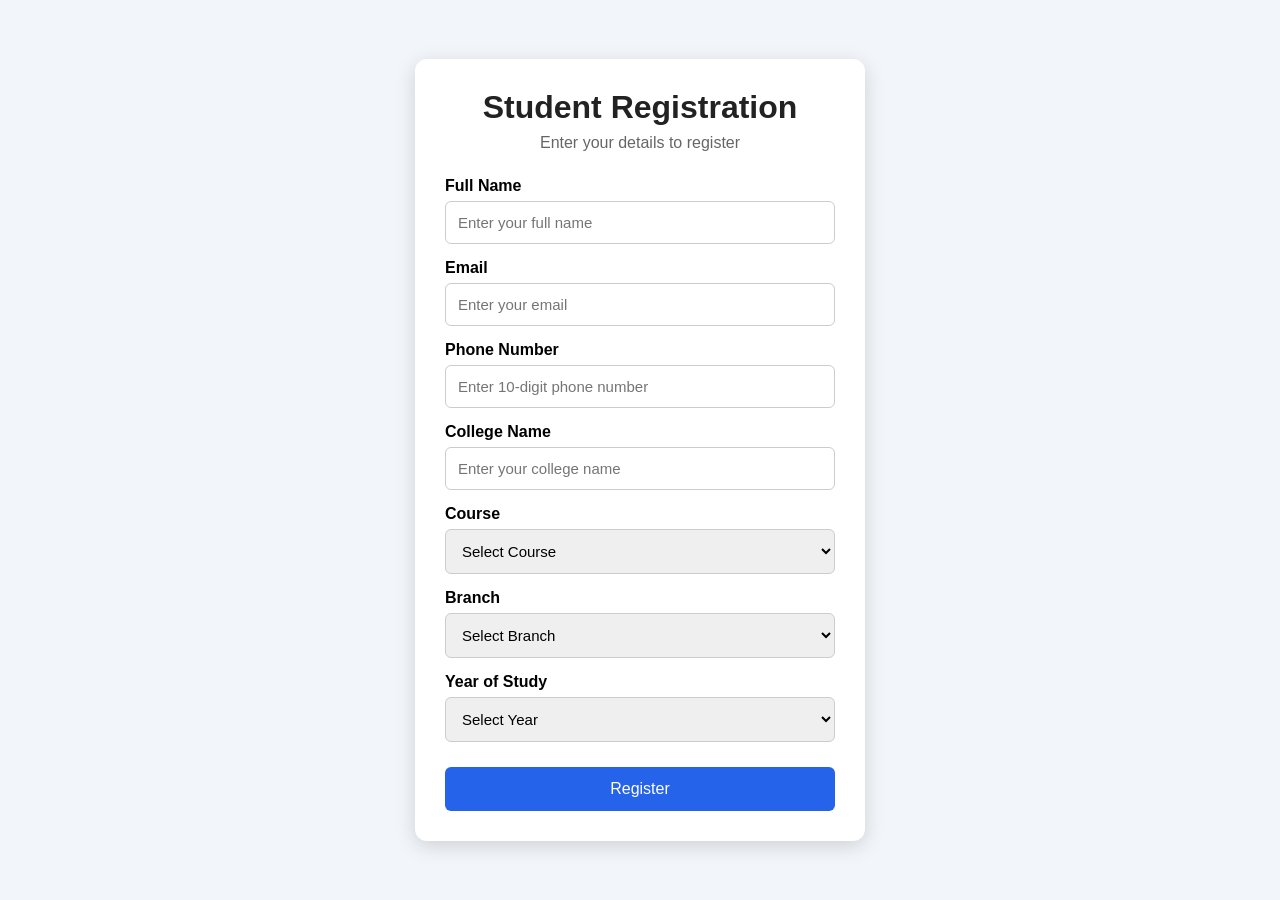
==== index.html @ e700da1f "Added student registration project" ====
<!DOCTYPE html>
<html lang="en">
<head>
    <meta charset="UTF-8">
    <meta name="viewport" content="width=device-width, initial-scale=1.0">
    <title>Student Registration</title>
    <link rel="stylesheet" href="style.css">
</head>

<body>

    <div class="container">
        <h1>Student Registration</h1>
        <p class="subtitle">Enter your details to register</p>

        <form id="registrationForm">

            <label for="name">Full Name</label>
            <input type="text" id="name" placeholder="Enter your full name" required>

            <label for="email">Email</label>
            <input type="email" id="email" placeholder="Enter your email" required>

            <label for="phone">Phone Number</label>
            <input type="tel" id="phone" placeholder="Enter 10-digit phone number"
                   maxlength="10" required>

            <label for="college">College Name</label>
            <input type="text" id="college" placeholder="Enter your college name" required>

            <label for="course">Course</label>
            <select id="course" required>
                <option value="">Select Course</option>
                <option value="B.Tech">B.Tech</option>
                <option value="B.E">B.E</option>
                <option value="BCA">BCA</option>
                <option value="MCA">MCA</option>
                <option value="M.Tech">M.Tech</option>
            </select>

            <label for="branch">Branch</label>
            <select id="branch" required>
                <option value="">Select Branch</option>
                <option value="Computer Science">Computer Science</option>
                <option value="Information Science">Information Science</option>
                <option value="Electronics">Electronics</option>
                <option value="Mechanical">Mechanical</option>
                <option value="Civil">Civil</option>
            </select>

            <label for="year">Year of Study</label>
            <select id="year" required>
                <option value="">Select Year</option>
                <option value="1st Year">1st Year</option>
                <option value="2nd Year">2nd Year</option>
                <option value="3rd Year">3rd Year</option>
                <option value="4th Year">4th Year</option>
            </select>

            <button type="submit">Register</button>

        </form>

        <div id="message"></div>
    </div>

    <script src="script.js"></script>

</body>
</html>
---- style.css ----
* {
    box-sizing: border-box;
    margin: 0;
    padding: 0;
}

body {
    font-family: Arial, sans-serif;
    background: #f2f5f9;
    display: flex;
    justify-content: center;
    align-items: center;
    min-height: 100vh;
}

.container {
    width: 450px;
    background: white;
    padding: 30px;
    border-radius: 12px;
    box-shadow: 0 5px 20px rgba(0, 0, 0, 0.15);
}

h1 {
    text-align: center;
    margin-bottom: 8px;
    color: #222;
}

.subtitle {
    text-align: center;
    color: #666;
    margin-bottom: 25px;
}

label {
    display: block;
    margin-top: 15px;
    margin-bottom: 6px;
    font-weight: bold;
}

input,
select {
    width: 100%;
    padding: 12px;
    border: 1px solid #ccc;
    border-radius: 6px;
    font-size: 15px;
}

input:focus,
select:focus {
    outline: none;
    border-color: #2563eb;
}

button {
    width: 100%;
    padding: 13px;
    margin-top: 25px;
    border: none;
    border-radius: 6px;
    background: #2563eb;
    color: white;
    font-size: 16px;
    cursor: pointer;
}

button:hover {
    background: #1d4ed8;
}

#message {
    margin-top: 20px;
    padding: 12px;
    text-align: center;
    border-radius: 6px;
    display: none;
}
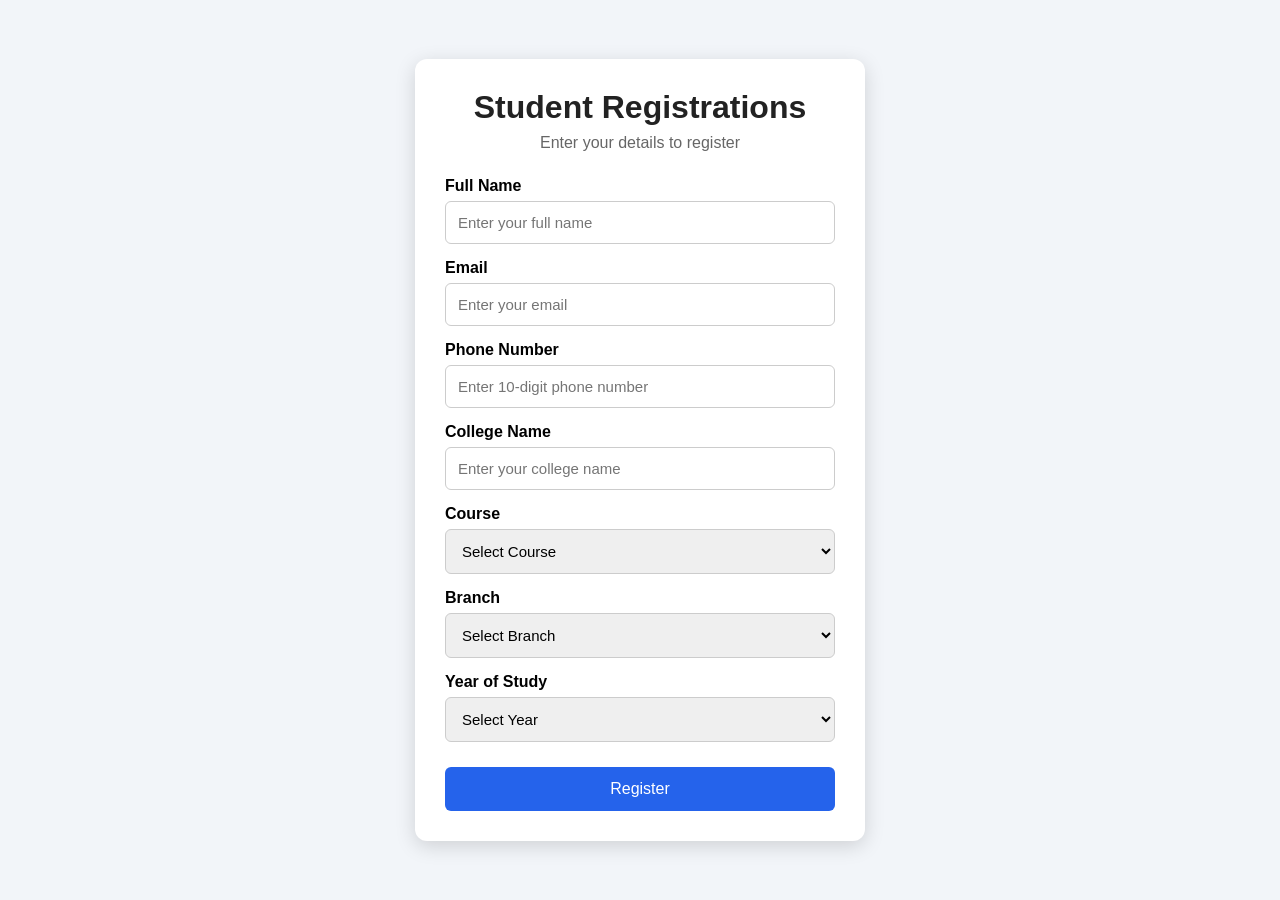
==== commit c1495943: "SPMS-22 Update student registration" ====
--- a/index.html
+++ b/index.html
@@ -10,7 +10,7 @@
 <body>
 
     <div class="container">
-        <h1>Student Registration</h1>
+        <h1>Student Registrations</h1>
         <p class="subtitle">Enter your details to register</p>
 
         <form id="registrationForm">
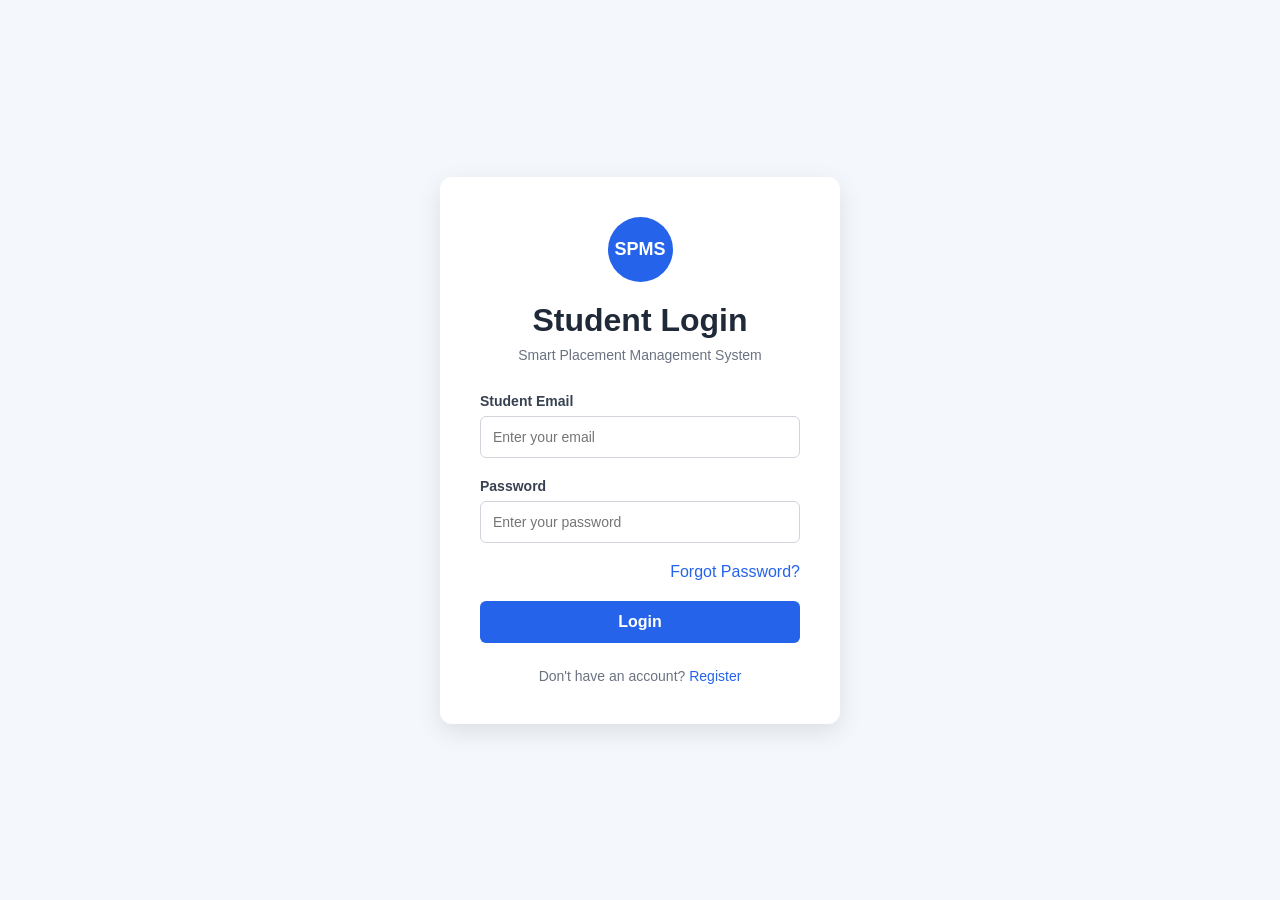
==== commit 0e3cf481: "Implement student login UI and validation" ====
--- a/index.html
+++ b/index.html
@@ -3,68 +3,78 @@
 <head>
     <meta charset="UTF-8">
     <meta name="viewport" content="width=device-width, initial-scale=1.0">
-    <title>Student Registration</title>
-    <link rel="stylesheet" href="style.css">
+
+    <title>Student Login | Smart Placement Management System</title>
+
+    <link rel="stylesheet" href="css/style.css">
 </head>
 
 <body>
 
-    <div class="container">
-        <h1>Student Registrations</h1>
-        <p class="subtitle">Enter your details to register</p>
+    <div class="login-container">
 
-        <form id="registrationForm">
+        <div class="login-card">
 
-            <label for="name">Full Name</label>
-            <input type="text" id="name" placeholder="Enter your full name" required>
+            <div class="logo">
+                SPMS
+            </div>
 
-            <label for="email">Email</label>
-            <input type="email" id="email" placeholder="Enter your email" required>
+            <h1>Student Login</h1>
 
-            <label for="phone">Phone Number</label>
-            <input type="tel" id="phone" placeholder="Enter 10-digit phone number"
-                   maxlength="10" required>
+            <p class="subtitle">
+                Smart Placement Management System
+            </p>
 
-            <label for="college">College Name</label>
-            <input type="text" id="college" placeholder="Enter your college name" required>
+            <form id="loginForm">
 
-            <label for="course">Course</label>
-            <select id="course" required>
-                <option value="">Select Course</option>
-                <option value="B.Tech">B.Tech</option>
-                <option value="B.E">B.E</option>
-                <option value="BCA">BCA</option>
-                <option value="MCA">MCA</option>
-                <option value="M.Tech">M.Tech</option>
-            </select>
+                <div class="form-group">
+                    <label for="email">Student Email</label>
 
-            <label for="branch">Branch</label>
-            <select id="branch" required>
-                <option value="">Select Branch</option>
-                <option value="Computer Science">Computer Science</option>
-                <option value="Information Science">Information Science</option>
-                <option value="Electronics">Electronics</option>
-                <option value="Mechanical">Mechanical</option>
-                <option value="Civil">Civil</option>
-            </select>
+                    <input
+                        type="email"
+                        id="email"
+                        name="email"
+                        placeholder="Enter your email"
+                    >
 
-            <label for="year">Year of Study</label>
-            <select id="year" required>
-                <option value="">Select Year</option>
-                <option value="1st Year">1st Year</option>
-                <option value="2nd Year">2nd Year</option>
-                <option value="3rd Year">3rd Year</option>
-                <option value="4th Year">4th Year</option>
-            </select>
+                    <small id="emailError"></small>
+                </div>
 
-            <button type="submit">Register</button>
+                <div class="form-group">
+                    <label for="password">Password</label>
 
-        </form>
+                    <input
+                        type="password"
+                        id="password"
+                        name="password"
+                        placeholder="Enter your password"
+                    >
 
-        <div id="message"></div>
+                    <small id="passwordError"></small>
+                </div>
+
+                <div class="forgot-password">
+                    <a href="#">Forgot Password?</a>
+                </div>
+
+                <button type="submit" class="login-btn">
+                    Login
+                </button>
+
+                <p id="loginMessage"></p>
+
+            </form>
+
+            <p class="register-text">
+                Don't have an account?
+                <a href="#">Register</a>
+            </p>
+
+        </div>
+
     </div>
 
-    <script src="script.js"></script>
+    <script src="js/login.js"></script>
 
 </body>
 </html>
--- a/css/style.css
+++ b/css/style.css
@@ -0,0 +1,155 @@
+* {
+    margin: 0;
+    padding: 0;
+    box-sizing: border-box;
+}
+
+body {
+    font-family: Arial, sans-serif;
+    background: #f4f7fb;
+    min-height: 100vh;
+
+    display: flex;
+    justify-content: center;
+    align-items: center;
+}
+
+.login-container {
+    width: 100%;
+    padding: 20px;
+}
+
+.login-card {
+    width: 400px;
+    max-width: 100%;
+    margin: auto;
+
+    background: white;
+    padding: 40px;
+
+    border-radius: 12px;
+
+    box-shadow: 0 8px 25px rgba(0, 0, 0, 0.1);
+}
+
+.logo {
+    width: 65px;
+    height: 65px;
+
+    margin: 0 auto 20px;
+
+    display: flex;
+    justify-content: center;
+    align-items: center;
+
+    background: #2563eb;
+    color: white;
+
+    border-radius: 50%;
+
+    font-size: 18px;
+    font-weight: bold;
+}
+
+h1 {
+    text-align: center;
+    color: #1f2937;
+    margin-bottom: 8px;
+}
+
+.subtitle {
+    text-align: center;
+    color: #6b7280;
+    font-size: 14px;
+    margin-bottom: 30px;
+}
+
+.form-group {
+    margin-bottom: 20px;
+}
+
+.form-group label {
+    display: block;
+    margin-bottom: 7px;
+
+    color: #374151;
+    font-weight: 600;
+    font-size: 14px;
+}
+
+.form-group input {
+    width: 100%;
+
+    padding: 12px;
+
+    border: 1px solid #d1d5db;
+    border-radius: 6px;
+
+    font-size: 14px;
+
+    outline: none;
+}
+
+.form-group input:focus {
+    border-color: #2563eb;
+}
+
+.form-group small {
+    display: block;
+
+    margin-top: 5px;
+
+    color: #dc2626;
+    font-size: 12px;
+}
+
+.forgot-password {
+    text-align: right;
+    margin-bottom: 20px;
+}
+
+.forgot-password a,
+.register-text a {
+    color: #2563eb;
+    text-decoration: none;
+}
+
+.forgot-password a:hover,
+.register-text a:hover {
+    text-decoration: underline;
+}
+
+.login-btn {
+    width: 100%;
+
+    padding: 12px;
+
+    background: #2563eb;
+    color: white;
+
+    border: none;
+    border-radius: 6px;
+
+    font-size: 16px;
+    font-weight: 600;
+
+    cursor: pointer;
+}
+
+.login-btn:hover {
+    background: #1d4ed8;
+}
+
+#loginMessage {
+    text-align: center;
+    margin-top: 15px;
+    font-size: 14px;
+}
+
+.register-text {
+    text-align: center;
+    margin-top: 25px;
+
+    color: #6b7280;
+    font-size: 14px;
+}
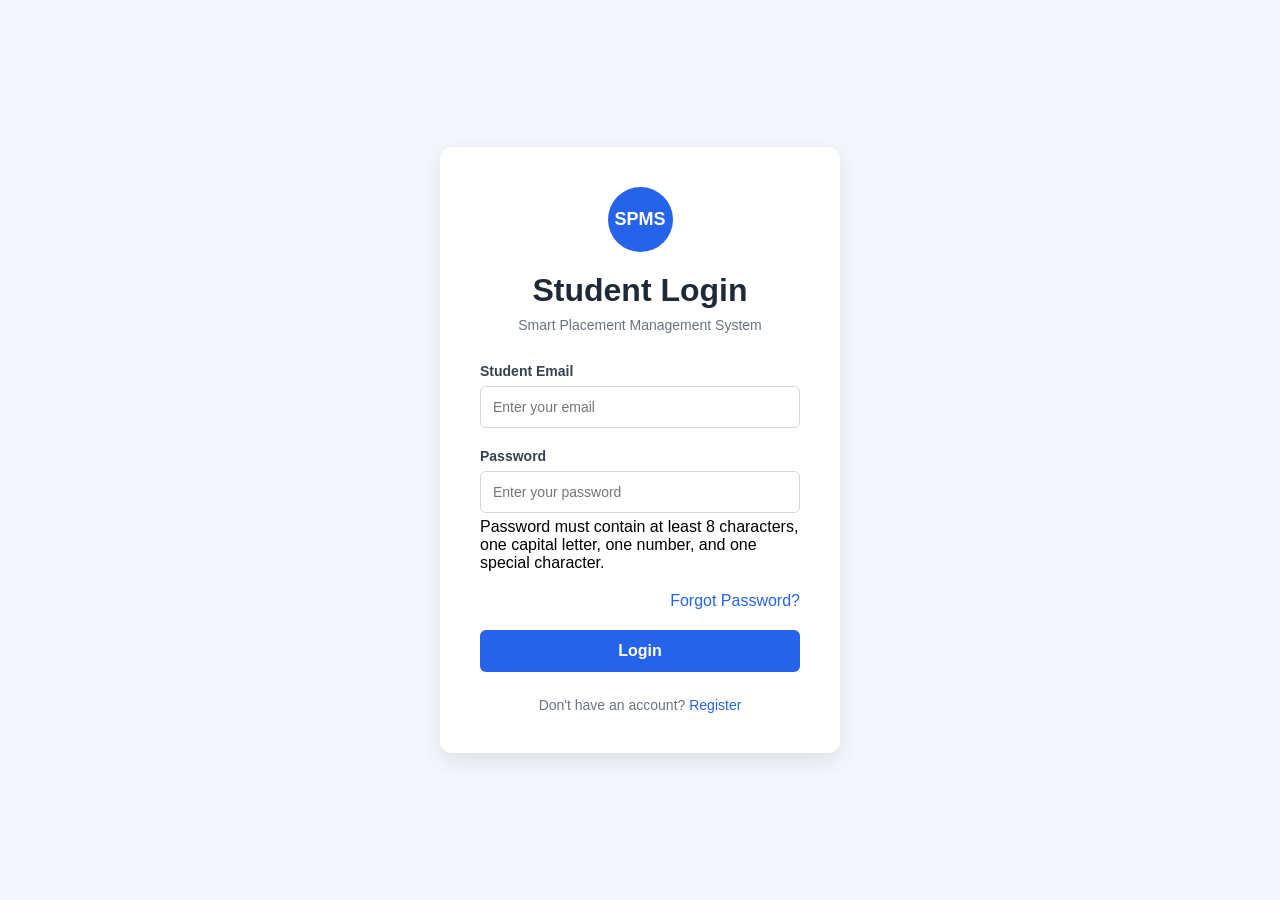
==== commit 07292c0c: "Add strong password validation" ====
--- a/index.html
+++ b/index.html
@@ -1,5 +1,6 @@
 <!DOCTYPE html>
 <html lang="en">
+
 <head>
     <meta charset="UTF-8">
     <meta name="viewport" content="width=device-width, initial-scale=1.0">
@@ -27,8 +28,12 @@
 
             <form id="loginForm">
 
+                <!-- Student Email -->
                 <div class="form-group">
-                    <label for="email">Student Email</label>
+
+                    <label for="email">
+                        Student Email
+                    </label>
 
                     <input
                         type="email"
@@ -38,10 +43,16 @@
                     >
 
                     <small id="emailError"></small>
+
                 </div>
 
+
+                <!-- Password -->
                 <div class="form-group">
-                    <label for="password">Password</label>
+
+                    <label for="password">
+                        Password
+                    </label>
 
                     <input
                         type="password"
@@ -51,30 +62,58 @@
                     >
 
                     <small id="passwordError"></small>
+
+                    <p class="password-hint">
+                        Password must contain at least 8 characters,
+                        one capital letter, one number, and one special character.
+                    </p>
+
                 </div>
 
+
+                <!-- Forgot Password -->
                 <div class="forgot-password">
-                    <a href="#">Forgot Password?</a>
+
+                    <a href="#">
+                        Forgot Password?
+                    </a>
+
                 </div>
 
-                <button type="submit" class="login-btn">
+
+                <!-- Login Button -->
+                <button
+                    type="submit"
+                    class="login-btn">
                     Login
                 </button>
 
+
+                <!-- Login Message -->
                 <p id="loginMessage"></p>
 
             </form>
 
+
+            <!-- Register -->
             <p class="register-text">
+
                 Don't have an account?
-                <a href="#">Register</a>
+
+                <a href="#">
+                    Register
+                </a>
+
             </p>
 
         </div>
 
     </div>
 
+
+    <!-- JavaScript -->
     <script src="js/login.js"></script>
 
 </body>
+
 </html>
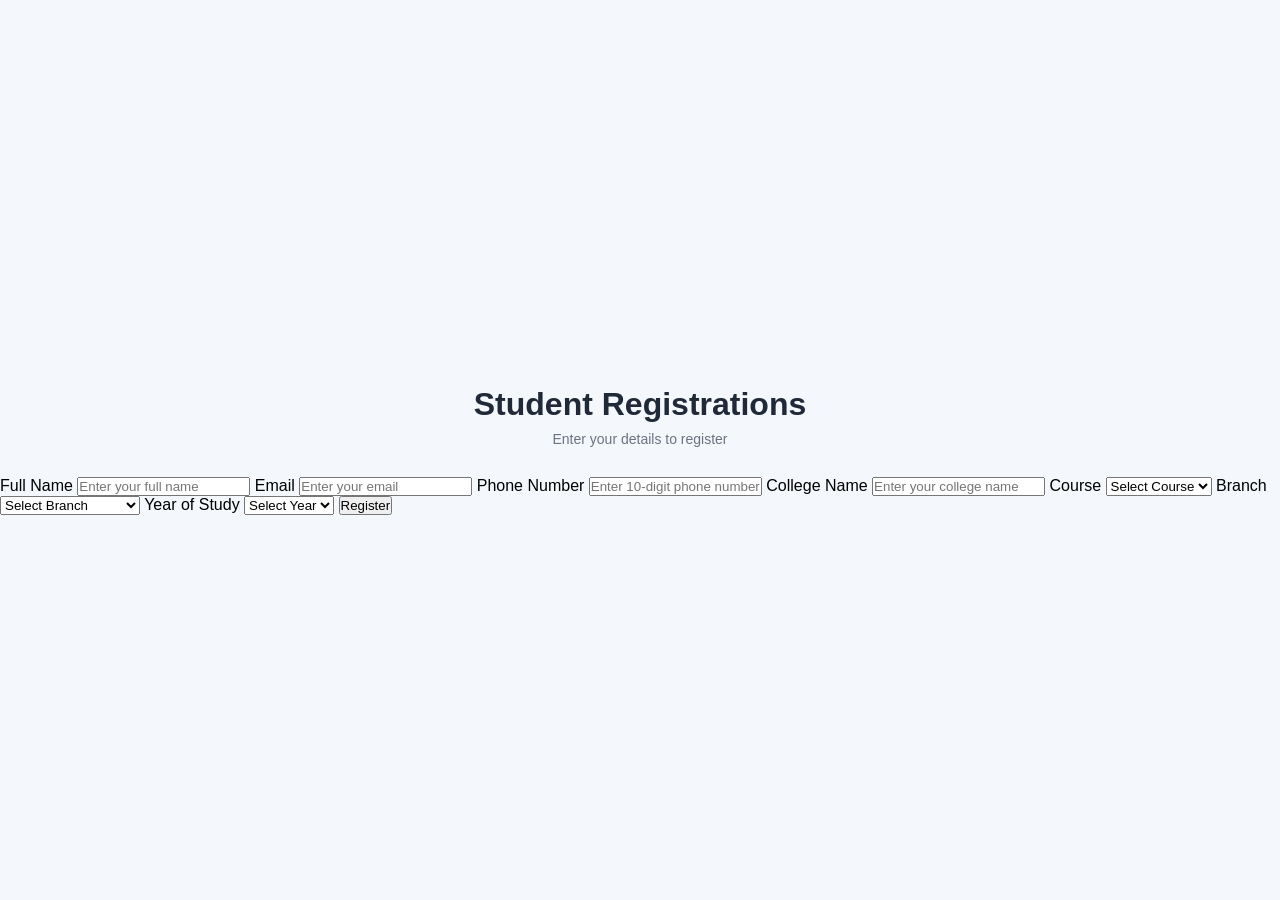
==== commit a35e5a2f: "Merge branch 'main' into SPMS-22-student-registration" ====
--- a/index.html
+++ b/index.html
@@ -12,106 +12,61 @@
 
 <body>
 
-    <div class="login-container">
+    <div class="container">
+        <h1>Student Registrations</h1>
+        <p class="subtitle">Enter your details to register</p>
 
-        <div class="login-card">
+        <form id="registrationForm">
 
-            <div class="logo">
-                SPMS
-            </div>
+            <label for="name">Full Name</label>
+            <input type="text" id="name" placeholder="Enter your full name" required>
 
-            <h1>Student Login</h1>
+            <label for="email">Email</label>
+            <input type="email" id="email" placeholder="Enter your email" required>
 
-            <p class="subtitle">
-                Smart Placement Management System
-            </p>
+            <label for="phone">Phone Number</label>
+            <input type="tel" id="phone" placeholder="Enter 10-digit phone number"
+                   maxlength="10" required>
 
-            <form id="loginForm">
+            <label for="college">College Name</label>
+            <input type="text" id="college" placeholder="Enter your college name" required>
 
-                <!-- Student Email -->
-                <div class="form-group">
+            <label for="course">Course</label>
+            <select id="course" required>
+                <option value="">Select Course</option>
+                <option value="B.Tech">B.Tech</option>
+                <option value="B.E">B.E</option>
+                <option value="BCA">BCA</option>
+                <option value="MCA">MCA</option>
+                <option value="M.Tech">M.Tech</option>
+            </select>
 
-                    <label for="email">
-                        Student Email
-                    </label>
+            <label for="branch">Branch</label>
+            <select id="branch" required>
+                <option value="">Select Branch</option>
+                <option value="Computer Science">Computer Science</option>
+                <option value="Information Science">Information Science</option>
+                <option value="Electronics">Electronics</option>
+                <option value="Mechanical">Mechanical</option>
+                <option value="Civil">Civil</option>
+            </select>
 
-                    <input
-                        type="email"
-                        id="email"
-                        name="email"
-                        placeholder="Enter your email"
-                    >
+            <label for="year">Year of Study</label>
+            <select id="year" required>
+                <option value="">Select Year</option>
+                <option value="1st Year">1st Year</option>
+                <option value="2nd Year">2nd Year</option>
+                <option value="3rd Year">3rd Year</option>
+                <option value="4th Year">4th Year</option>
+            </select>
 
-                    <small id="emailError"></small>
+            <button type="submit">Register</button>
 
-                </div>
+        </form>
 
-
-                <!-- Password -->
-                <div class="form-group">
-
-                    <label for="password">
-                        Password
-                    </label>
-
-                    <input
-                        type="password"
-                        id="password"
-                        name="password"
-                        placeholder="Enter your password"
-                    >
-
-                    <small id="passwordError"></small>
-
-                    <p class="password-hint">
-                        Password must contain at least 8 characters,
-                        one capital letter, one number, and one special character.
-                    </p>
-
-                </div>
-
-
-                <!-- Forgot Password -->
-                <div class="forgot-password">
-
-                    <a href="#">
-                        Forgot Password?
-                    </a>
-
-                </div>
-
-
-                <!-- Login Button -->
-                <button
-                    type="submit"
-                    class="login-btn">
-                    Login
-                </button>
-
-
-                <!-- Login Message -->
-                <p id="loginMessage"></p>
-
-            </form>
-
-
-            <!-- Register -->
-            <p class="register-text">
-
-                Don't have an account?
-
-                <a href="#">
-                    Register
-                </a>
-
-            </p>
-
-        </div>
-
+        <div id="message"></div>
     </div>
 
-
-    <!-- JavaScript -->
     <script src="js/login.js"></script>
 
 </body>
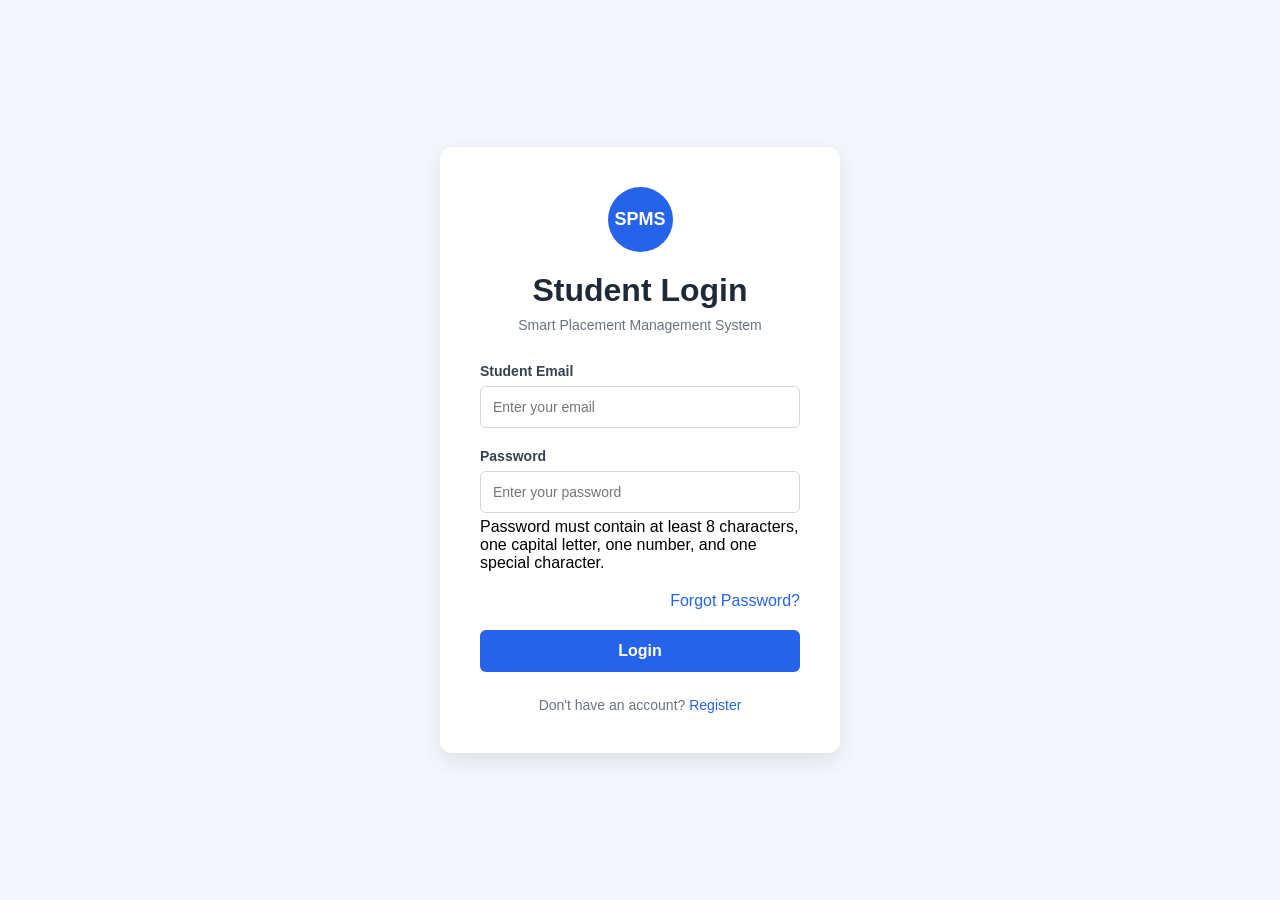
==== commit 19b2db09: "Merge pull request #1 from Sneha1522A/student-login Add strong password validation" ====
--- a/index.html
+++ b/index.html
@@ -12,61 +12,106 @@
 
 <body>
 
-    <div class="container">
-        <h1>Student Registrations</h1>
-        <p class="subtitle">Enter your details to register</p>
+    <div class="login-container">
 
-        <form id="registrationForm">
+        <div class="login-card">
 
-            <label for="name">Full Name</label>
-            <input type="text" id="name" placeholder="Enter your full name" required>
+            <div class="logo">
+                SPMS
+            </div>
 
-            <label for="email">Email</label>
-            <input type="email" id="email" placeholder="Enter your email" required>
+            <h1>Student Login</h1>
 
-            <label for="phone">Phone Number</label>
-            <input type="tel" id="phone" placeholder="Enter 10-digit phone number"
-                   maxlength="10" required>
+            <p class="subtitle">
+                Smart Placement Management System
+            </p>
 
-            <label for="college">College Name</label>
-            <input type="text" id="college" placeholder="Enter your college name" required>
+            <form id="loginForm">
 
-            <label for="course">Course</label>
-            <select id="course" required>
-                <option value="">Select Course</option>
-                <option value="B.Tech">B.Tech</option>
-                <option value="B.E">B.E</option>
-                <option value="BCA">BCA</option>
-                <option value="MCA">MCA</option>
-                <option value="M.Tech">M.Tech</option>
-            </select>
+                <!-- Student Email -->
+                <div class="form-group">
 
-            <label for="branch">Branch</label>
-            <select id="branch" required>
-                <option value="">Select Branch</option>
-                <option value="Computer Science">Computer Science</option>
-                <option value="Information Science">Information Science</option>
-                <option value="Electronics">Electronics</option>
-                <option value="Mechanical">Mechanical</option>
-                <option value="Civil">Civil</option>
-            </select>
+                    <label for="email">
+                        Student Email
+                    </label>
 
-            <label for="year">Year of Study</label>
-            <select id="year" required>
-                <option value="">Select Year</option>
-                <option value="1st Year">1st Year</option>
-                <option value="2nd Year">2nd Year</option>
-                <option value="3rd Year">3rd Year</option>
-                <option value="4th Year">4th Year</option>
-            </select>
+                    <input
+                        type="email"
+                        id="email"
+                        name="email"
+                        placeholder="Enter your email"
+                    >
 
-            <button type="submit">Register</button>
+                    <small id="emailError"></small>
 
-        </form>
+                </div>
 
-        <div id="message"></div>
+
+                <!-- Password -->
+                <div class="form-group">
+
+                    <label for="password">
+                        Password
+                    </label>
+
+                    <input
+                        type="password"
+                        id="password"
+                        name="password"
+                        placeholder="Enter your password"
+                    >
+
+                    <small id="passwordError"></small>
+
+                    <p class="password-hint">
+                        Password must contain at least 8 characters,
+                        one capital letter, one number, and one special character.
+                    </p>
+
+                </div>
+
+
+                <!-- Forgot Password -->
+                <div class="forgot-password">
+
+                    <a href="#">
+                        Forgot Password?
+                    </a>
+
+                </div>
+
+
+                <!-- Login Button -->
+                <button
+                    type="submit"
+                    class="login-btn">
+                    Login
+                </button>
+
+
+                <!-- Login Message -->
+                <p id="loginMessage"></p>
+
+            </form>
+
+
+            <!-- Register -->
+            <p class="register-text">
+
+                Don't have an account?
+
+                <a href="#">
+                    Register
+                </a>
+
+            </p>
+
+        </div>
+
     </div>
 
+
+    <!-- JavaScript -->
     <script src="js/login.js"></script>
 
 </body>
